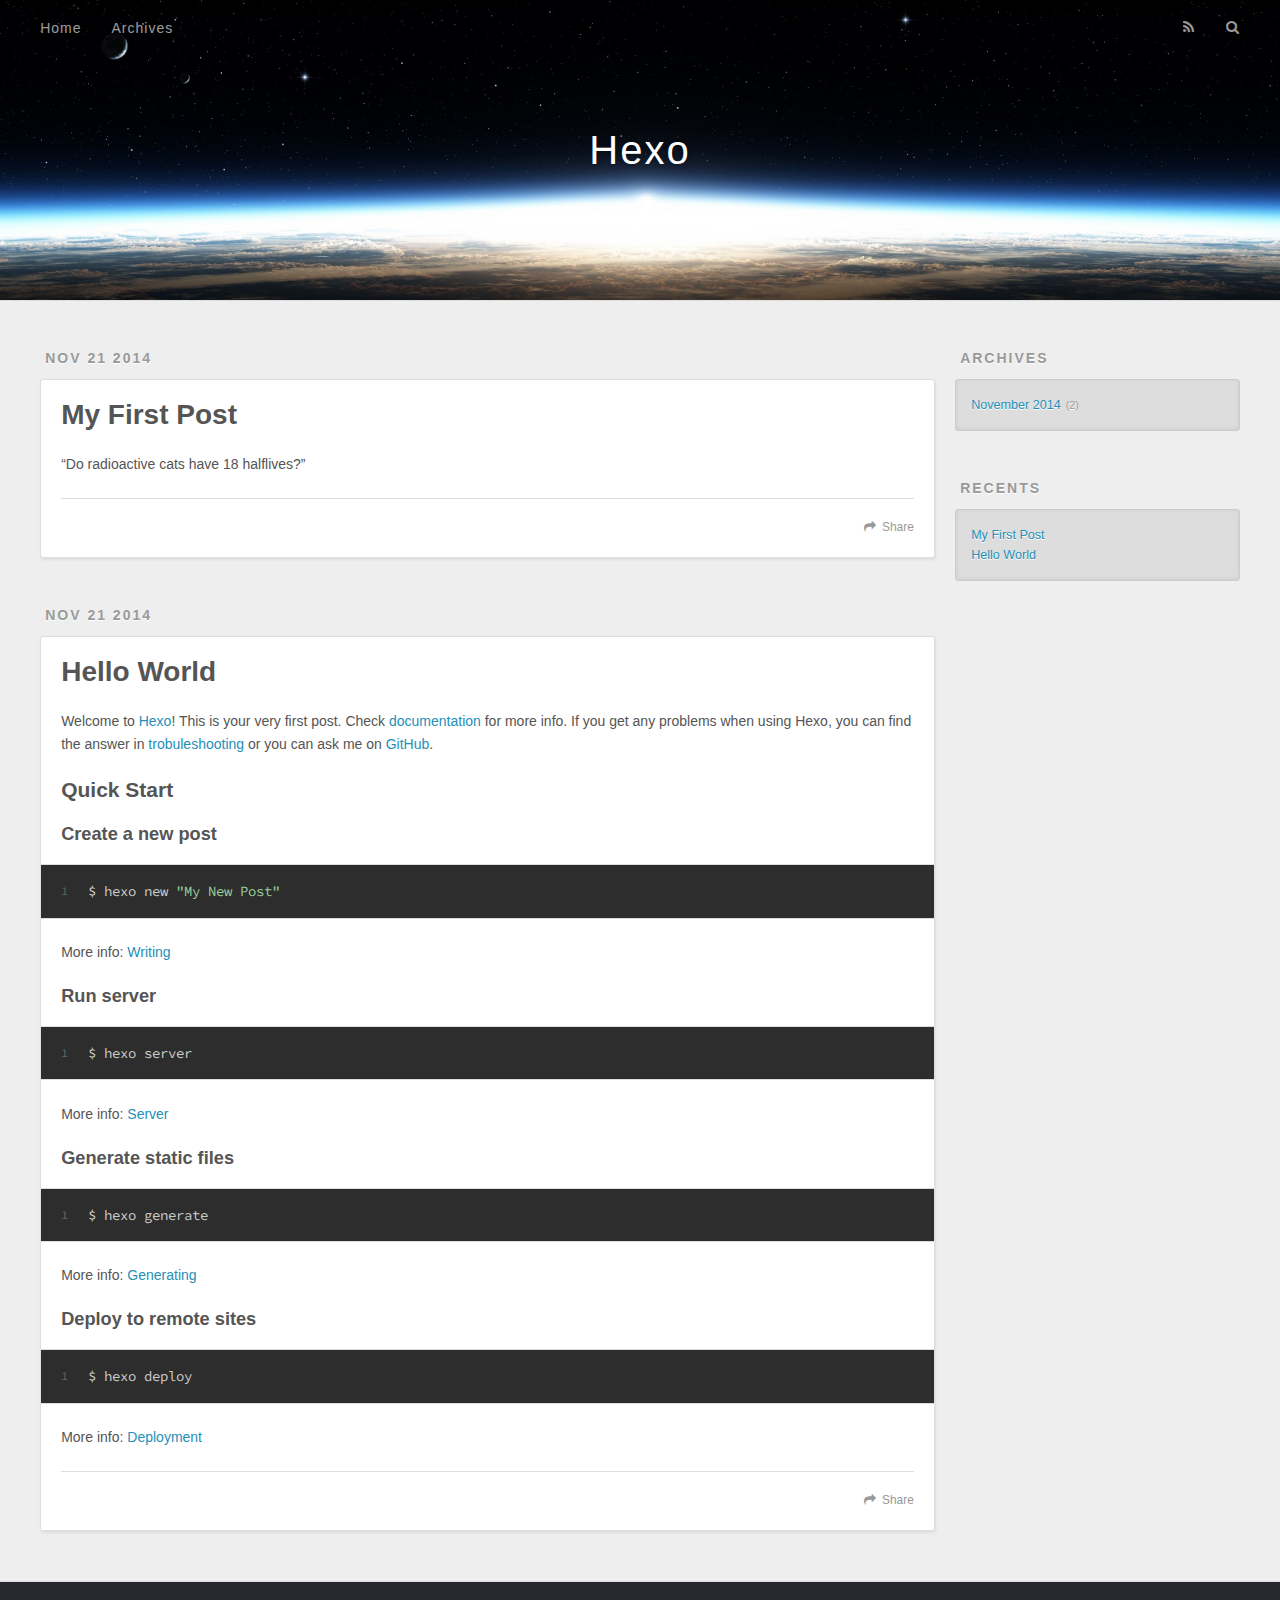
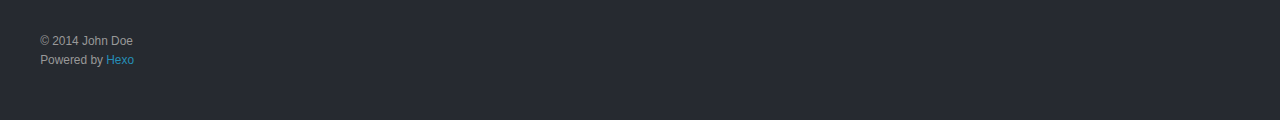
==== index.html @ 519ddc01 "Site updated: 2014-11-21 18:21:01" ====
<!DOCTYPE html>
<html>
<head>
  <meta charset="utf-8">
  
  <title>Hexo</title>
  <meta name="viewport" content="width=device-width, initial-scale=1, maximum-scale=1">
  <meta name="description">
<meta property="og:type" content="website">
<meta property="og:title" content="Hexo">
<meta property="og:url" content="http://yoursite.com/">
<meta property="og:site_name" content="Hexo">
<meta property="og:description">
<meta name="twitter:card" content="summary">
<meta name="twitter:title" content="Hexo">
<meta name="twitter:description">

  
    <link rel="alternative" href="/atom.xml" title="Hexo" type="application/atom+xml">
  
  
    <link rel="icon" href="/favicon.png">
  
  <link href="//fonts.googleapis.com/css?family=Source+Code+Pro" rel="stylesheet" type="text/css">
  <link rel="stylesheet" href="/css/style.css" type="text/css">

  

</head>
<body>
  <div id="container">
    <div id="wrap">
      <header id="header">
  <div id="banner"></div>
  <div id="header-outer" class="outer">
    <div id="header-title" class="inner">
      <h1 id="logo-wrap">
        <a href="/" id="logo">Hexo</a>
      </h1>
      
    </div>
    <div id="header-inner" class="inner">
      <nav id="main-nav">
        <a id="main-nav-toggle" class="nav-icon"></a>
        
          <a class="main-nav-link" href="/">Home</a>
        
          <a class="main-nav-link" href="/archives">Archives</a>
        
      </nav>
      <nav id="sub-nav">
        
          <a id="nav-rss-link" class="nav-icon" href="/atom.xml" title="RSS Feed"></a>
        
        <a id="nav-search-btn" class="nav-icon" title="Search"></a>
      </nav>
      <div id="search-form-wrap">
        <form action="//google.com/search" method="get" accept-charset="UTF-8" class="search-form"><input type="search" name="q" results="0" class="search-form-input" placeholder="Search"><input type="submit" value="&#xF002;" class="search-form-submit"><input type="hidden" name="q" value="site:http://yoursite.com"></form>
      </div>
    </div>
  </div>
</header>
      <div class="outer">
        <section id="main">
  
    <article id="post-My-First-Post" class="article article-type-post" itemscope itemprop="blogPost">
  <div class="article-meta">
    <a href="/2014/11/21/My-First-Post/" class="article-date">
  <time datetime="2014-11-21T23:10:22.000Z" itemprop="datePublished">Nov 21 2014</time>
</a>
    
  </div>
  <div class="article-inner">
    
    
      <header class="article-header">
        
  
    <h1 itemprop="name">
      <a class="article-title" href="/2014/11/21/My-First-Post/">My First Post</a>
    </h1>
  

      </header>
    
    <div class="article-entry" itemprop="articleBody">
      
        <p>“Do radioactive cats have 18 halflives?”</p>

      
    </div>
    <footer class="article-footer">
      <a data-url="http://yoursite.com/2014/11/21/My-First-Post/" data-id="niponw3o4kr65env" class="article-share-link">Share</a>
      
      
    </footer>
  </div>
  
</article>


  
    <article id="post-hello-world" class="article article-type-post" itemscope itemprop="blogPost">
  <div class="article-meta">
    <a href="/2014/11/21/hello-world/" class="article-date">
  <time datetime="2014-11-21T23:00:03.000Z" itemprop="datePublished">Nov 21 2014</time>
</a>
    
  </div>
  <div class="article-inner">
    
    
      <header class="article-header">
        
  
    <h1 itemprop="name">
      <a class="article-title" href="/2014/11/21/hello-world/">Hello World</a>
    </h1>
  

      </header>
    
    <div class="article-entry" itemprop="articleBody">
      
        <p>Welcome to <a href="http://hexo.io/" target="_blank" rel="external">Hexo</a>! This is your very first post. Check <a href="http://hexo.io/docs/" target="_blank" rel="external">documentation</a> for more info. If you get any problems when using Hexo, you can find the answer in <a href="http://hexo.io/docs/troubleshooting.html" target="_blank" rel="external">trobuleshooting</a> or you can ask me on <a href="https://github.com/hexojs/hexo/issues" target="_blank" rel="external">GitHub</a>.</p>
<h2 id="Quick_Start">Quick Start</h2>
<h3 id="Create_a_new_post">Create a new post</h3>
<figure class="highlight bash"><table><tr><td class="gutter"><pre><div class="line">1</div></pre></td><td class="code"><pre><div class="line">$ hexo new <span class="string">"My New Post"</span></div></pre></td></tr></table></figure>

<p>More info: <a href="http://hexo.io/docs/writing.html" target="_blank" rel="external">Writing</a></p>
<h3 id="Run_server">Run server</h3>
<figure class="highlight bash"><table><tr><td class="gutter"><pre><div class="line">1</div></pre></td><td class="code"><pre><div class="line">$ hexo server</div></pre></td></tr></table></figure>

<p>More info: <a href="http://hexo.io/docs/server.html" target="_blank" rel="external">Server</a></p>
<h3 id="Generate_static_files">Generate static files</h3>
<figure class="highlight bash"><table><tr><td class="gutter"><pre><div class="line">1</div></pre></td><td class="code"><pre><div class="line">$ hexo generate</div></pre></td></tr></table></figure>

<p>More info: <a href="http://hexo.io/docs/generating.html" target="_blank" rel="external">Generating</a></p>
<h3 id="Deploy_to_remote_sites">Deploy to remote sites</h3>
<figure class="highlight bash"><table><tr><td class="gutter"><pre><div class="line">1</div></pre></td><td class="code"><pre><div class="line">$ hexo deploy</div></pre></td></tr></table></figure>

<p>More info: <a href="http://hexo.io/docs/deployment.html" target="_blank" rel="external">Deployment</a></p>

      
    </div>
    <footer class="article-footer">
      <a data-url="http://yoursite.com/2014/11/21/hello-world/" data-id="7yvypklu5xfjpolz" class="article-share-link">Share</a>
      
      
    </footer>
  </div>
  
</article>


  
  
</section>
        
          <aside id="sidebar">
  
    
  
    
  
    
  
    
  <div class="widget-wrap">
    <h3 class="widget-title">Archives</h3>
    <div class="widget">
      <ul class="archive-list"><li class="archive-list-item"><a class="archive-list-link" href="/archives/2014/11/">November 2014</a><span class="archive-list-count">2</span></li></ul>
    </div>
  </div>

  
    
  <div class="widget-wrap">
    <h3 class="widget-title">Recents</h3>
    <div class="widget">
      <ul>
        
          <li>
            <a href="/2014/11/21/My-First-Post/">My First Post</a>
          </li>
        
          <li>
            <a href="/2014/11/21/hello-world/">Hello World</a>
          </li>
        
      </ul>
    </div>
  </div>

  
</aside>
        
      </div>
      <footer id="footer">
  
  <div class="outer">
    <div id="footer-info" class="inner">
      &copy; 2014 John Doe<br>
      Powered by <a href="http://hexo.io/" target="_blank">Hexo</a>
    </div>
  </div>
</footer>
    </div>
    <nav id="mobile-nav">
  
    <a href="/" class="mobile-nav-link">Home</a>
  
    <a href="/archives" class="mobile-nav-link">Archives</a>
  
</nav>
    

<script src="//ajax.googleapis.com/ajax/libs/jquery/2.0.3/jquery.min.js"></script>


  <link rel="stylesheet" href="/fancybox/jquery.fancybox.css" type="text/css">

  <script src="/fancybox/jquery.fancybox.pack.js" type="text/javascript"></script>



<script src="/js/script.js" type="text/javascript"></script>


  </div>
</body>
</html>
---- css/style.css ----
body {
  width: 100%;
}
body:before,
body:after {
  content: "";
  display: table;
}
body:after {
  clear: both;
}
html,
body,
div,
span,
applet,
object,
iframe,
h1,
h2,
h3,
h4,
h5,
h6,
p,
blockquote,
pre,
a,
abbr,
acronym,
address,
big,
cite,
code,
del,
dfn,
em,
img,
ins,
kbd,
q,
s,
samp,
small,
strike,
strong,
sub,
sup,
tt,
var,
dl,
dt,
dd,
ol,
ul,
li,
fieldset,
form,
label,
legend,
table,
caption,
tbody,
tfoot,
thead,
tr,
th,
td {
  margin: 0;
  padding: 0;
  border: 0;
  outline: 0;
  font-weight: inherit;
  font-style: inherit;
  font-family: inherit;
  font-size: 100%;
  vertical-align: baseline;
}
body {
  line-height: 1;
  color: #000;
  background: #fff;
}
ol,
ul {
  list-style: none;
}
table {
  border-collapse: separate;
  border-spacing: 0;
  vertical-align: middle;
}
caption,
th,
td {
  text-align: left;
  font-weight: normal;
  vertical-align: middle;
}
a img {
  border: none;
}
input,
button {
  margin: 0;
  padding: 0;
}
input::-moz-focus-inner,
button::-moz-focus-inner {
  border: 0;
  padding: 0;
}
@font-face {
  font-family: FontAwesome;
  font-style: normal;
  font-weight: normal;
  src: url("fonts/fontawesome-webfont.eot?v=#4.0.3");
  src: url("fonts/fontawesome-webfont.eot?#iefix&v=#4.0.3") format("embedded-opentype"), url("fonts/fontawesome-webfont.woff?v=#4.0.3") format("woff"), url("fonts/fontawesome-webfont.ttf?v=#4.0.3") format("truetype"), url("fonts/fontawesome-webfont.svg#fontawesomeregular?v=#4.0.3") format("svg");
}
html,
body,
#container {
  height: 100%;
}
body {
  background: #eee;
  font: 14px "Helvetica Neue", Helvetica, Arial, sans-serif;
  -webkit-text-size-adjust: 100%;
}
.outer {
  max-width: 1220px;
  margin: 0 auto;
  padding: 0 20px;
}
.outer:before,
.outer:after {
  content: "";
  display: table;
}
.outer:after {
  clear: both;
}
.inner {
  display: inline;
  float: left;
  width: 98.3333333333333%;
  margin: 0 0.8333333333333%;
}
.left,
.alignleft {
  float: left;
}
.right,
.alignright {
  float: right;
}
.clear {
  clear: both;
}
#container {
  position: relative;
}
.mobile-nav-on {
  overflow: hidden;
}
#wrap {
  height: 100%;
  width: 100%;
  position: absolute;
  top: 0;
  left: 0;
  -webkit-transition: 0.2s ease-out;
  -moz-transition: 0.2s ease-out;
  -ms-transition: 0.2s ease-out;
  transition: 0.2s ease-out;
  z-index: 1;
  background: #eee;
}
.mobile-nav-on #wrap {
  left: 280px;
}
@media screen and (min-width: 768px) {
  #main {
    display: inline;
    float: left;
    width: 73.3333333333333%;
    margin: 0 0.8333333333333%;
  }
}
.article-date,
.article-category-link,
.archive-year,
.widget-title {
  text-decoration: none;
  text-transform: uppercase;
  letter-spacing: 2px;
  color: #999;
  margin-bottom: 1em;
  margin-left: 5px;
  line-height: 1em;
  text-shadow: 0 1px #fff;
  font-weight: bold;
}
.article-inner,
.archive-article-inner {
  background: #fff;
  -webkit-box-shadow: 1px 2px 3px #ddd;
  box-shadow: 1px 2px 3px #ddd;
  border: 1px solid #ddd;
  -webkit-border-radius: 3px;
  border-radius: 3px;
}
.article-entry h1,
.widget h1 {
  font-size: 2em;
}
.article-entry h2,
.widget h2 {
  font-size: 1.5em;
}
.article-entry h3,
.widget h3 {
  font-size: 1.3em;
}
.article-entry h4,
.widget h4 {
  font-size: 1.2em;
}
.article-entry h5,
.widget h5 {
  font-size: 1em;
}
.article-entry h6,
.widget h6 {
  font-size: 1em;
  color: #999;
}
.article-entry hr,
.widget hr {
  border: 1px dashed #ddd;
}
.article-entry strong,
.widget strong {
  font-weight: bold;
}
.article-entry em,
.widget em,
.article-entry cite,
.widget cite {
  font-style: italic;
}
.article-entry sup,
.widget sup,
.article-entry sub,
.widget sub {
  font-size: 0.75em;
  line-height: 0;
  position: relative;
  vertical-align: baseline;
}
.article-entry sup,
.widget sup {
  top: -0.5em;
}
.article-entry sub,
.widget sub {
  bottom: -0.2em;
}
.article-entry small,
.widget small {
  font-size: 0.85em;
}
.article-entry acronym,
.widget acronym,
.article-entry abbr,
.widget abbr {
  border-bottom: 1px dotted;
}
.article-entry ul,
.widget ul,
.article-entry ol,
.widget ol,
.article-entry dl,
.widget dl {
  margin: 0 20px;
  line-height: 1.6em;
}
.article-entry ul ul,
.widget ul ul,
.article-entry ol ul,
.widget ol ul,
.article-entry ul ol,
.widget ul ol,
.article-entry ol ol,
.widget ol ol {
  margin-top: 0;
  margin-bottom: 0;
}
.article-entry ul,
.widget ul {
  list-style: disc;
}
.article-entry ol,
.widget ol {
  list-style: decimal;
}
.article-entry dt,
.widget dt {
  font-weight: bold;
}
#header {
  height: 300px;
  position: relative;
  border-bottom: 1px solid #ddd;
}
#header:before,
#header:after {
  content: "";
  position: absolute;
  left: 0;
  right: 0;
  height: 40px;
}
#header:before {
  top: 0;
  background: -webkit-linear-gradient(rgba(0,0,0,0.2), transparent);
  background: -moz-linear-gradient(rgba(0,0,0,0.2), transparent);
  background: -ms-linear-gradient(rgba(0,0,0,0.2), transparent);
  background: linear-gradient(rgba(0,0,0,0.2), transparent);
}
#header:after {
  bottom: 0;
  background: -webkit-linear-gradient(transparent, rgba(0,0,0,0.2));
  background: -moz-linear-gradient(transparent, rgba(0,0,0,0.2));
  background: -ms-linear-gradient(transparent, rgba(0,0,0,0.2));
  background: linear-gradient(transparent, rgba(0,0,0,0.2));
}
#header-outer {
  height: 100%;
  position: relative;
}
#header-inner {
  position: relative;
  overflow: hidden;
}
#banner {
  position: absolute;
  top: 0;
  left: 0;
  width: 100%;
  height: 100%;
  background: url("images/banner.jpg") center #000;
  -webkit-background-size: cover;
  -moz-background-size: cover;
  background-size: cover;
  z-index: -1;
}
#header-title {
  text-align: center;
  height: 40px;
  position: absolute;
  top: 50%;
  left: 0;
  margin-top: -20px;
}
#logo,
#subtitle {
  text-decoration: none;
  color: #fff;
  font-weight: 300;
  text-shadow: 0 1px 4px rgba(0,0,0,0.3);
}
#logo {
  font-size: 40px;
  line-height: 40px;
  letter-spacing: 2px;
}
#subtitle {
  font-size: 16px;
  line-height: 16px;
  letter-spacing: 1px;
}
#subtitle-wrap {
  margin-top: 16px;
}
#main-nav {
  float: left;
  margin-left: -15px;
}
.nav-icon,
.main-nav-link {
  float: left;
  color: #fff;
  opacity: 0.6;
  text-decoration: none;
  text-shadow: 0 1px rgba(0,0,0,0.2);
  -webkit-transition: opacity 0.2s;
  -moz-transition: opacity 0.2s;
  -ms-transition: opacity 0.2s;
  transition: opacity 0.2s;
  display: block;
  padding: 20px 15px;
}
.nav-icon:hover,
.main-nav-link:hover {
  opacity: 1;
}
.nav-icon {
  font-family: FontAwesome;
  text-align: center;
  font-size: 14px;
  width: 14px;
  height: 14px;
  padding: 20px 15px;
  position: relative;
  cursor: pointer;
}
.main-nav-link {
  font-weight: 300;
  letter-spacing: 1px;
}
@media screen and (max-width: 479px) {
  .main-nav-link {
    display: none;
  }
}
#main-nav-toggle {
  display: none;
}
#main-nav-toggle:before {
  content: "\f0c9";
}
@media screen and (max-width: 479px) {
  #main-nav-toggle {
    display: block;
  }
}
#sub-nav {
  float: right;
  margin-right: -15px;
}
#nav-rss-link:before {
  content: "\f09e";
}
#nav-search-btn:before {
  content: "\f002";
}
#search-form-wrap {
  position: absolute;
  top: 15px;
  width: 150px;
  height: 30px;
  right: -150px;
  opacity: 0;
  -webkit-transition: 0.2s ease-out;
  -moz-transition: 0.2s ease-out;
  -ms-transition: 0.2s ease-out;
  transition: 0.2s ease-out;
}
#search-form-wrap.on {
  opacity: 1;
  right: 0;
}
@media screen and (max-width: 479px) {
  #search-form-wrap {
    width: 100%;
    right: -100%;
  }
}
.search-form {
  position: absolute;
  top: 0;
  left: 0;
  right: 0;
  background: #fff;
  padding: 5px 15px;
  -webkit-border-radius: 15px;
  border-radius: 15px;
  -webkit-box-shadow: 0 0 10px rgba(0,0,0,0.3);
  box-shadow: 0 0 10px rgba(0,0,0,0.3);
}
.search-form-input {
  border: none;
  background: none;
  color: #555;
  width: 100%;
  font: 13px "Helvetica Neue", Helvetica, Arial, sans-serif;
  outline: none;
}
.search-form-input::-webkit-search-results-decoration,
.search-form-input::-webkit-search-cancel-button {
  -webkit-appearance: none;
}
.search-form-submit {
  position: absolute;
  top: 50%;
  right: 10px;
  margin-top: -7px;
  font: 13px FontAwesome;
  border: none;
  background: none;
  color: #bbb;
  cursor: pointer;
}
.search-form-submit:hover,
.search-form-submit:focus {
  color: #777;
}
.article {
  margin: 50px 0;
}
.article-inner {
  overflow: hidden;
}
.article-meta:before,
.article-meta:after {
  content: "";
  display: table;
}
.article-meta:after {
  clear: both;
}
.article-date {
  float: left;
}
.article-category {
  float: left;
  line-height: 1em;
  color: #ccc;
  text-shadow: 0 1px #fff;
  margin-left: 8px;
}
.article-category:before {
  content: "\2022";
}
.article-category-link {
  margin: 0 12px 1em;
}
.article-header {
  padding: 20px 20px 0;
}
.article-title {
  text-decoration: none;
  font-size: 2em;
  font-weight: bold;
  color: #555;
  line-height: 1.1em;
  -webkit-transition: color 0.2s;
  -moz-transition: color 0.2s;
  -ms-transition: color 0.2s;
  transition: color 0.2s;
}
a.article-title:hover {
  color: #258fb8;
}
.article-entry {
  color: #555;
  padding: 0 20px;
}
.article-entry:before,
.article-entry:after {
  content: "";
  display: table;
}
.article-entry:after {
  clear: both;
}
.article-entry p,
.article-entry table {
  line-height: 1.6em;
  margin: 1.6em 0;
}
.article-entry h1,
.article-entry h2,
.article-entry h3,
.article-entry h4,
.article-entry h5,
.article-entry h6 {
  font-weight: bold;
}
.article-entry h1,
.article-entry h2,
.article-entry h3,
.article-entry h4,
.article-entry h5,
.article-entry h6 {
  line-height: 1.1em;
  margin: 1.1em 0;
}
.article-entry a {
  color: #258fb8;
  text-decoration: none;
}
.article-entry a:hover {
  text-decoration: underline;
}
.article-entry ul,
.article-entry ol,
.article-entry dl {
  margin-top: 1.6em;
  margin-bottom: 1.6em;
}
.article-entry img,
.article-entry video {
  max-width: 100%;
  height: auto;
  display: block;
  margin: auto;
}
.article-entry iframe {
  border: none;
}
.article-entry table {
  width: 100%;
  border-collapse: collapse;
  border-spacing: 0;
}
.article-entry th {
  font-weight: bold;
  border-bottom: 3px solid #ddd;
  padding-bottom: 0.5em;
}
.article-entry td {
  border-bottom: 1px solid #ddd;
  padding: 10px 0;
}
.article-entry blockquote {
  font-family: Georgia, "Times New Roman", serif;
  font-size: 1.4em;
  margin: 1.6em 20px;
  text-align: center;
}
.article-entry blockquote footer {
  font-size: 14px;
  margin: 1.6em 0;
  font-family: "Helvetica Neue", Helvetica, Arial, sans-serif;
}
.article-entry blockquote footer cite:before {
  content: "—";
  padding: 0 0.5em;
}
.article-entry .pullquote {
  text-align: left;
  width: 45%;
  margin: 0;
}
.article-entry .pullquote.left {
  margin-left: 0.5em;
  margin-right: 1em;
}
.article-entry .pullquote.right {
  margin-right: 0.5em;
  margin-left: 1em;
}
.article-entry .caption {
  color: #999;
  display: block;
  font-size: 0.9em;
  margin-top: 0.5em;
  position: relative;
  text-align: center;
}
.article-entry .video-container {
  position: relative;
  padding-top: 56.25%;
  height: 0;
  overflow: hidden;
}
.article-entry .video-container iframe,
.article-entry .video-container object,
.article-entry .video-container embed {
  position: absolute;
  top: 0;
  left: 0;
  width: 100%;
  height: 100%;
  margin-top: 0;
}
.article-more-link a {
  display: inline-block;
  line-height: 1em;
  padding: 6px 15px;
  -webkit-border-radius: 15px;
  border-radius: 15px;
  background: #eee;
  color: #999;
  text-shadow: 0 1px #fff;
  text-decoration: none;
}
.article-more-link a:hover {
  background: #258fb8;
  color: #fff;
  text-decoration: none;
  text-shadow: 0 1px #1e7293;
}
.article-footer {
  font-size: 0.85em;
  line-height: 1.6em;
  border-top: 1px solid #ddd;
  padding-top: 1.6em;
  margin: 0 20px 20px;
}
.article-footer:before,
.article-footer:after {
  content: "";
  display: table;
}
.article-footer:after {
  clear: both;
}
.article-footer a {
  color: #999;
  text-decoration: none;
}
.article-footer a:hover {
  color: #555;
}
.article-tag-list-item {
  float: left;
  margin-right: 10px;
}
.article-tag-list-link:before {
  content: "#";
}
.article-comment-link {
  float: right;
}
.article-comment-link:before {
  content: "\f075";
  font-family: FontAwesome;
  padding-right: 8px;
}
.article-share-link {
  cursor: pointer;
  float: right;
  margin-left: 20px;
}
.article-share-link:before {
  content: "\f064";
  font-family: FontAwesome;
  padding-right: 6px;
}
#article-nav {
  position: relative;
}
#article-nav:before,
#article-nav:after {
  content: "";
  display: table;
}
#article-nav:after {
  clear: both;
}
@media screen and (min-width: 768px) {
  #article-nav {
    margin: 50px 0;
  }
  #article-nav:before {
    width: 8px;
    height: 8px;
    position: absolute;
    top: 50%;
    left: 50%;
    margin-top: -4px;
    margin-left: -4px;
    content: "";
    -webkit-border-radius: 50%;
    border-radius: 50%;
    background: #ddd;
    -webkit-box-shadow: 0 1px 2px #fff;
    box-shadow: 0 1px 2px #fff;
  }
}
.article-nav-link-wrap {
  text-decoration: none;
  text-shadow: 0 1px #fff;
  color: #999;
  -webkit-box-sizing: border-box;
  -moz-box-sizing: border-box;
  box-sizing: border-box;
  margin-top: 50px;
  text-align: center;
  display: block;
}
.article-nav-link-wrap:hover {
  color: #555;
}
@media screen and (min-width: 768px) {
  .article-nav-link-wrap {
    width: 50%;
    margin-top: 0;
  }
}
@media screen and (min-width: 768px) {
  #article-nav-newer {
    float: left;
    text-align: right;
    padding-right: 20px;
  }
}
@media screen and (min-width: 768px) {
  #article-nav-older {
    float: right;
    text-align: left;
    padding-left: 20px;
  }
}
.article-nav-caption {
  text-transform: uppercase;
  letter-spacing: 2px;
  color: #ddd;
  line-height: 1em;
  font-weight: bold;
}
#article-nav-newer .article-nav-caption {
  margin-right: -2px;
}
.article-nav-title {
  font-size: 0.85em;
  line-height: 1.6em;
  margin-top: 0.5em;
}
.article-share-box {
  position: absolute;
  display: none;
  background: #fff;
  -webkit-box-shadow: 1px 2px 10px rgba(0,0,0,0.2);
  box-shadow: 1px 2px 10px rgba(0,0,0,0.2);
  -webkit-border-radius: 3px;
  border-radius: 3px;
  margin-left: -145px;
  overflow: hidden;
  z-index: 1;
}
.article-share-box.on {
  display: block;
}
.article-share-input {
  width: 100%;
  background: none;
  -webkit-box-sizing: border-box;
  -moz-box-sizing: border-box;
  box-sizing: border-box;
  font: 14px "Helvetica Neue", Helvetica, Arial, sans-serif;
  padding: 0 15px;
  color: #555;
  outline: none;
  border: 1px solid #ddd;
  -webkit-border-radius: 3px 3px 0 0;
  border-radius: 3px 3px 0 0;
  height: 36px;
  line-height: 36px;
}
.article-share-links {
  background: #eee;
}
.article-share-links:before,
.article-share-links:after {
  content: "";
  display: table;
}
.article-share-links:after {
  clear: both;
}
.article-share-twitter,
.article-share-facebook,
.article-share-pinterest,
.article-share-google {
  width: 50px;
  height: 36px;
  display: block;
  float: left;
  position: relative;
  color: #999;
  text-shadow: 0 1px #fff;
}
.article-share-twitter:before,
.article-share-facebook:before,
.article-share-pinterest:before,
.article-share-google:before {
  font-size: 20px;
  font-family: FontAwesome;
  width: 20px;
  height: 20px;
  position: absolute;
  top: 50%;
  left: 50%;
  margin-top: -10px;
  margin-left: -10px;
  text-align: center;
}
.article-share-twitter:hover,
.article-share-facebook:hover,
.article-share-pinterest:hover,
.article-share-google:hover {
  color: #fff;
}
.article-share-twitter:before {
  content: "\f099";
}
.article-share-twitter:hover {
  background: #00aced;
  text-shadow: 0 1px #008abe;
}
.article-share-facebook:before {
  content: "\f09a";
}
.article-share-facebook:hover {
  background: #3b5998;
  text-shadow: 0 1px #2f477a;
}
.article-share-pinterest:before {
  content: "\f0d2";
}
.article-share-pinterest:hover {
  background: #cb2027;
  text-shadow: 0 1px #a21a1f;
}
.article-share-google:before {
  content: "\f0d5";
}
.article-share-google:hover {
  background: #dd4b39;
  text-shadow: 0 1px #be3221;
}
.article-gallery {
  background: #000;
  position: relative;
}
.article-gallery-photos {
  position: relative;
  overflow: hidden;
}
.article-gallery-img {
  display: none;
  max-width: 100%;
}
.article-gallery-img:first-child {
  display: block;
}
.article-gallery-img.loaded {
  position: absolute;
  display: block;
}
.article-gallery-img img {
  display: block;
  max-width: 100%;
  margin: 0 auto;
}
#comments {
  background: #fff;
  -webkit-box-shadow: 1px 2px 3px #ddd;
  box-shadow: 1px 2px 3px #ddd;
  padding: 20px;
  border: 1px solid #ddd;
  -webkit-border-radius: 3px;
  border-radius: 3px;
  margin: 50px 0;
}
#comments a {
  color: #258fb8;
}
.archives-wrap {
  margin: 50px 0;
}
.archives:before,
.archives:after {
  content: "";
  display: table;
}
.archives:after {
  clear: both;
}
.archive-year-wrap {
  margin-bottom: 1em;
}
.archives {
  -webkit-column-gap: 10px;
  -moz-column-gap: 10px;
  column-gap: 10px;
}
@media screen and (min-width: 480px) and (max-width: 767px) {
  .archives {
    -webkit-column-count: 2;
    -moz-column-count: 2;
    column-count: 2;
  }
}
@media screen and (min-width: 768px) {
  .archives {
    -webkit-column-count: 3;
    -moz-column-count: 3;
    column-count: 3;
  }
}
.archive-article {
  -webkit-column-break-inside: avoid;
  page-break-inside: avoid;
  overflow: hidden;
  break-inside: avoid-column;
}
.archive-article-inner {
  padding: 10px;
  margin-bottom: 15px;
}
.archive-article-title {
  text-decoration: none;
  font-weight: bold;
  color: #555;
  -webkit-transition: color 0.2s;
  -moz-transition: color 0.2s;
  -ms-transition: color 0.2s;
  transition: color 0.2s;
  line-height: 1.6em;
}
.archive-article-title:hover {
  color: #258fb8;
}
.archive-article-footer {
  margin-top: 1em;
}
.archive-article-date {
  color: #999;
  text-decoration: none;
  font-size: 0.85em;
  line-height: 1em;
  margin-bottom: 0.5em;
  display: block;
}
#page-nav {
  margin: 50px auto;
  background: #fff;
  -webkit-box-shadow: 1px 2px 3px #ddd;
  box-shadow: 1px 2px 3px #ddd;
  border: 1px solid #ddd;
  -webkit-border-radius: 3px;
  border-radius: 3px;
  text-align: center;
  color: #999;
  overflow: hidden;
}
#page-nav:before,
#page-nav:after {
  content: "";
  display: table;
}
#page-nav:after {
  clear: both;
}
#page-nav a,
#page-nav span {
  padding: 10px 20px;
  line-height: 1;
  height: 2ex;
}
#page-nav a {
  color: #999;
  text-decoration: none;
}
#page-nav a:hover {
  background: #999;
  color: #fff;
}
#page-nav .prev {
  float: left;
}
#page-nav .next {
  float: right;
}
#page-nav .page-number {
  display: inline-block;
}
@media screen and (max-width: 479px) {
  #page-nav .page-number {
    display: none;
  }
}
#page-nav .current {
  color: #555;
  font-weight: bold;
}
#page-nav .space {
  color: #ddd;
}
#footer {
  background: #262a30;
  padding: 50px 0;
  border-top: 1px solid #ddd;
  color: #999;
}
#footer a {
  color: #258fb8;
  text-decoration: none;
}
#footer a:hover {
  text-decoration: underline;
}
#footer-info {
  line-height: 1.6em;
  font-size: 0.85em;
}
.article-entry pre,
.article-entry .highlight {
  background: #2d2d2d;
  margin: 0 -20px;
  padding: 15px 20px;
  border-style: solid;
  border-color: #ddd;
  border-width: 1px 0;
  overflow: auto;
  color: #ccc;
  line-height: 22.400000000000002px;
}
.article-entry .highlight .gutter pre,
.article-entry .gist .gist-file .gist-data .line-numbers {
  color: #666;
  font-size: 0.85em;
}
.article-entry pre,
.article-entry code {
  font-family: "Source Code Pro", Consolas, Monaco, Menlo, Consolas, monospace;
}
.article-entry code {
  background: #eee;
  text-shadow: 0 1px #fff;
  padding: 0 0.3em;
}
.article-entry pre code {
  background: none;
  text-shadow: none;
  padding: 0;
}
.article-entry .highlight pre {
  border: none;
  margin: 0;
  padding: 0;
}
.article-entry .highlight table {
  margin: 0;
  width: auto;
}
.article-entry .highlight td {
  border: none;
  padding: 0;
}
.article-entry .highlight figcaption {
  font-size: 0.85em;
  color: #999;
  line-height: 1em;
  margin-bottom: 1em;
}
.article-entry .highlight figcaption:before,
.article-entry .highlight figcaption:after {
  content: "";
  display: table;
}
.article-entry .highlight figcaption:after {
  clear: both;
}
.article-entry .highlight figcaption a {
  float: right;
}
.article-entry .highlight .gutter pre {
  text-align: right;
  padding-right: 20px;
}
.article-entry .highlight .line {
  height: 22.400000000000002px;
}
.article-entry .gist {
  margin: 0 -20px;
  border-style: solid;
  border-color: #ddd;
  border-width: 1px 0;
  background: #2d2d2d;
  padding: 15px 20px 15px 0;
}
.article-entry .gist .gist-file {
  border: none;
  font-family: "Source Code Pro", Consolas, Monaco, Menlo, Consolas, monospace;
  margin: 0;
}
.article-entry .gist .gist-file .gist-data {
  background: none;
  border: none;
}
.article-entry .gist .gist-file .gist-data .line-numbers {
  background: none;
  border: none;
  padding: 0 20px 0 0;
}
.article-entry .gist .gist-file .gist-data .line-data {
  padding: 0 !important;
}
.article-entry .gist .gist-file .highlight {
  margin: 0;
  padding: 0;
  border: none;
}
.article-entry .gist .gist-file .gist-meta {
  background: #2d2d2d;
  color: #999;
  font: 0.85em "Helvetica Neue", Helvetica, Arial, sans-serif;
  text-shadow: 0 0;
  padding: 0;
  margin-top: 1em;
  margin-left: 20px;
}
.article-entry .gist .gist-file .gist-meta a {
  color: #258fb8;
  font-weight: normal;
}
.article-entry .gist .gist-file .gist-meta a:hover {
  text-decoration: underline;
}
pre .comment,
pre .title {
  color: #999;
}
pre .variable,
pre .attribute,
pre .tag,
pre .regexp,
pre .ruby .constant,
pre .xml .tag .title,
pre .xml .pi,
pre .xml .doctype,
pre .html .doctype,
pre .css .id,
pre .css .class,
pre .css .pseudo {
  color: #f2777a;
}
pre .number,
pre .preprocessor,
pre .built_in,
pre .literal,
pre .params,
pre .constant {
  color: #f99157;
}
pre .class,
pre .ruby .class .title,
pre .css .rules .attribute {
  color: #9c9;
}
pre .string,
pre .value,
pre .inheritance,
pre .header,
pre .ruby .symbol,
pre .xml .cdata {
  color: #9c9;
}
pre .css .hexcolor {
  color: #6cc;
}
pre .function,
pre .python .decorator,
pre .python .title,
pre .ruby .function .title,
pre .ruby .title .keyword,
pre .perl .sub,
pre .javascript .title,
pre .coffeescript .title {
  color: #69c;
}
pre .keyword,
pre .javascript .function {
  color: #c9c;
}
@media screen and (max-width: 479px) {
  #mobile-nav {
    position: absolute;
    top: 0;
    left: 0;
    width: 280px;
    height: 100%;
    background: #191919;
    border-right: 1px solid #fff;
  }
}
@media screen and (max-width: 479px) {
  .mobile-nav-link {
    display: block;
    color: #999;
    text-decoration: none;
    padding: 15px 20px;
    font-weight: bold;
  }
  .mobile-nav-link:hover {
    color: #fff;
  }
}
@media screen and (min-width: 768px) {
  #sidebar {
    display: inline;
    float: left;
    width: 23.3333333333333%;
    margin: 0 0.8333333333333%;
  }
}
.widget-wrap {
  margin: 50px 0;
}
.widget {
  color: #777;
  text-shadow: 0 1px #fff;
  background: #ddd;
  -webkit-box-shadow: 0 -1px 4px #ccc inset;
  box-shadow: 0 -1px 4px #ccc inset;
  border: 1px solid #ccc;
  padding: 15px;
  -webkit-border-radius: 3px;
  border-radius: 3px;
}
.widget a {
  color: #258fb8;
  text-decoration: none;
}
.widget a:hover {
  text-decoration: underline;
}
.widget ul ul,
.widget ol ul,
.widget dl ul,
.widget ul ol,
.widget ol ol,
.widget dl ol,
.widget ul dl,
.widget ol dl,
.widget dl dl {
  margin-left: 15px;
  list-style: disc;
}
.widget {
  line-height: 1.6em;
  word-wrap: break-word;
  font-size: 0.9em;
}
.widget ul,
.widget ol {
  list-style: none;
  margin: 0;
}
.widget ul ul,
.widget ol ul,
.widget ul ol,
.widget ol ol {
  margin: 0 20px;
}
.widget ul ul,
.widget ol ul {
  list-style: disc;
}
.widget ul ol,
.widget ol ol {
  list-style: decimal;
}
.category-list-count,
.tag-list-count,
.archive-list-count {
  padding-left: 5px;
  color: #999;
  font-size: 0.85em;
}
.category-list-count:before,
.tag-list-count:before,
.archive-list-count:before {
  content: "(";
}
.category-list-count:after,
.tag-list-count:after,
.archive-list-count:after {
  content: ")";
}
.tagcloud a {
  margin-right: 5px;
}
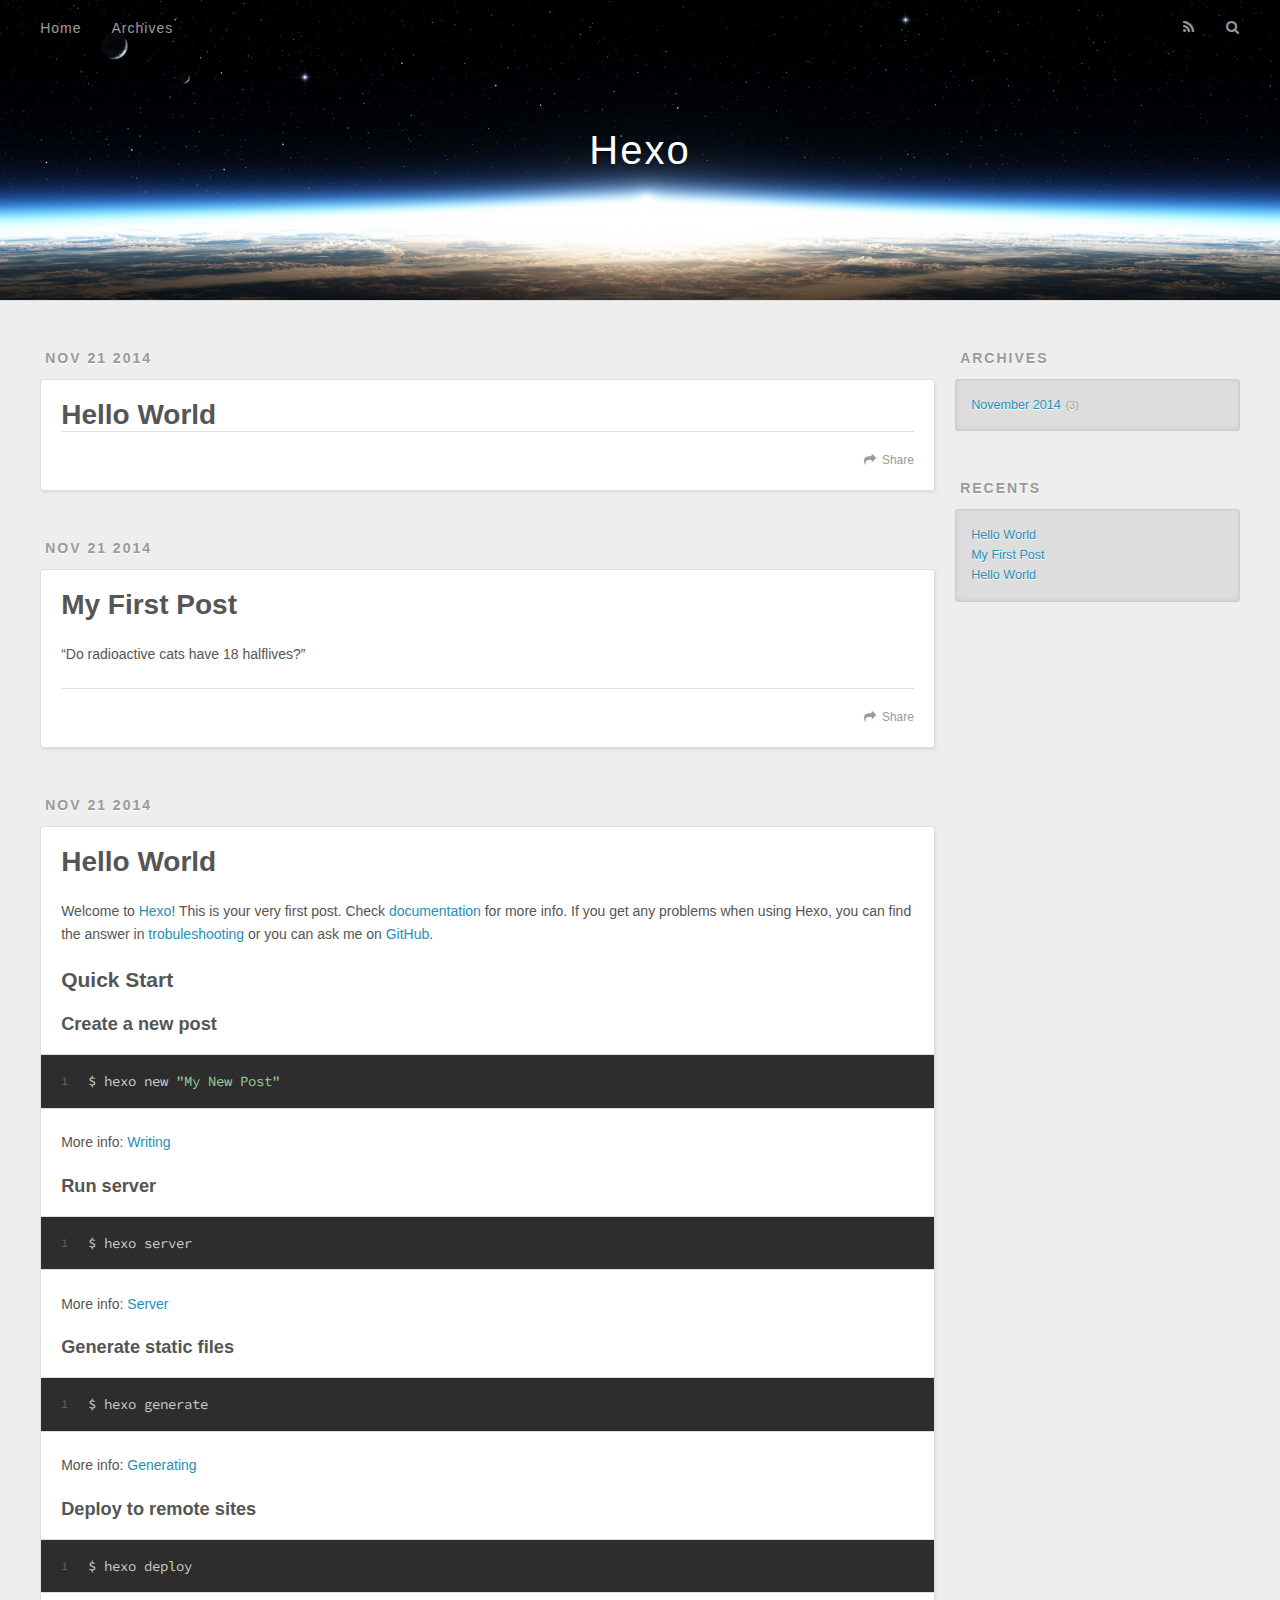
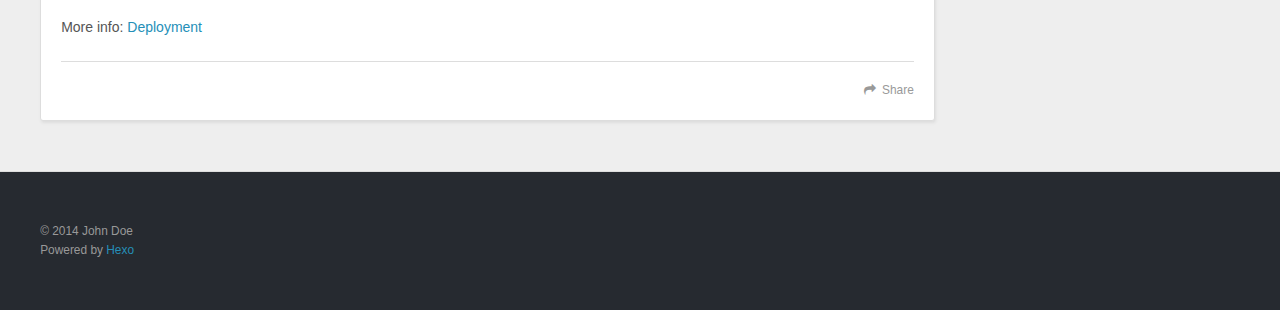
==== commit f67980cf: "Site updated: 2014-11-21 18:31:45" ====
--- a/index.html
+++ b/index.html
@@ -63,6 +63,42 @@
       <div class="outer">
         <section id="main">
   
+    <article id="post-Hello-World-0" class="article article-type-post" itemscope itemprop="blogPost">
+  <div class="article-meta">
+    <a href="/2014/11/21/Hello-World-0/" class="article-date">
+  <time datetime="2014-11-21T23:30:55.000Z" itemprop="datePublished">Nov 21 2014</time>
+</a>
+    
+  </div>
+  <div class="article-inner">
+    
+    
+      <header class="article-header">
+        
+  
+    <h1 itemprop="name">
+      <a class="article-title" href="/2014/11/21/Hello-World-0/">Hello World</a>
+    </h1>
+  
+
+      </header>
+    
+    <div class="article-entry" itemprop="articleBody">
+      
+        
+      
+    </div>
+    <footer class="article-footer">
+      <a data-url="http://yoursite.com/2014/11/21/Hello-World-0/" data-id="yxosv906lhoifga4" class="article-share-link">Share</a>
+      
+      
+    </footer>
+  </div>
+  
+</article>
+
+
+  
     <article id="post-My-First-Post" class="article article-type-post" itemscope itemprop="blogPost">
   <div class="article-meta">
     <a href="/2014/11/21/My-First-Post/" class="article-date">
@@ -169,7 +205,7 @@
   <div class="widget-wrap">
     <h3 class="widget-title">Archives</h3>
     <div class="widget">
-      <ul class="archive-list"><li class="archive-list-item"><a class="archive-list-link" href="/archives/2014/11/">November 2014</a><span class="archive-list-count">2</span></li></ul>
+      <ul class="archive-list"><li class="archive-list-item"><a class="archive-list-link" href="/archives/2014/11/">November 2014</a><span class="archive-list-count">3</span></li></ul>
     </div>
   </div>
 
@@ -181,6 +217,10 @@
       <ul>
         
           <li>
+            <a href="/2014/11/21/Hello-World-0/">Hello World</a>
+          </li>
+        
+          <li>
             <a href="/2014/11/21/My-First-Post/">My First Post</a>
           </li>
         
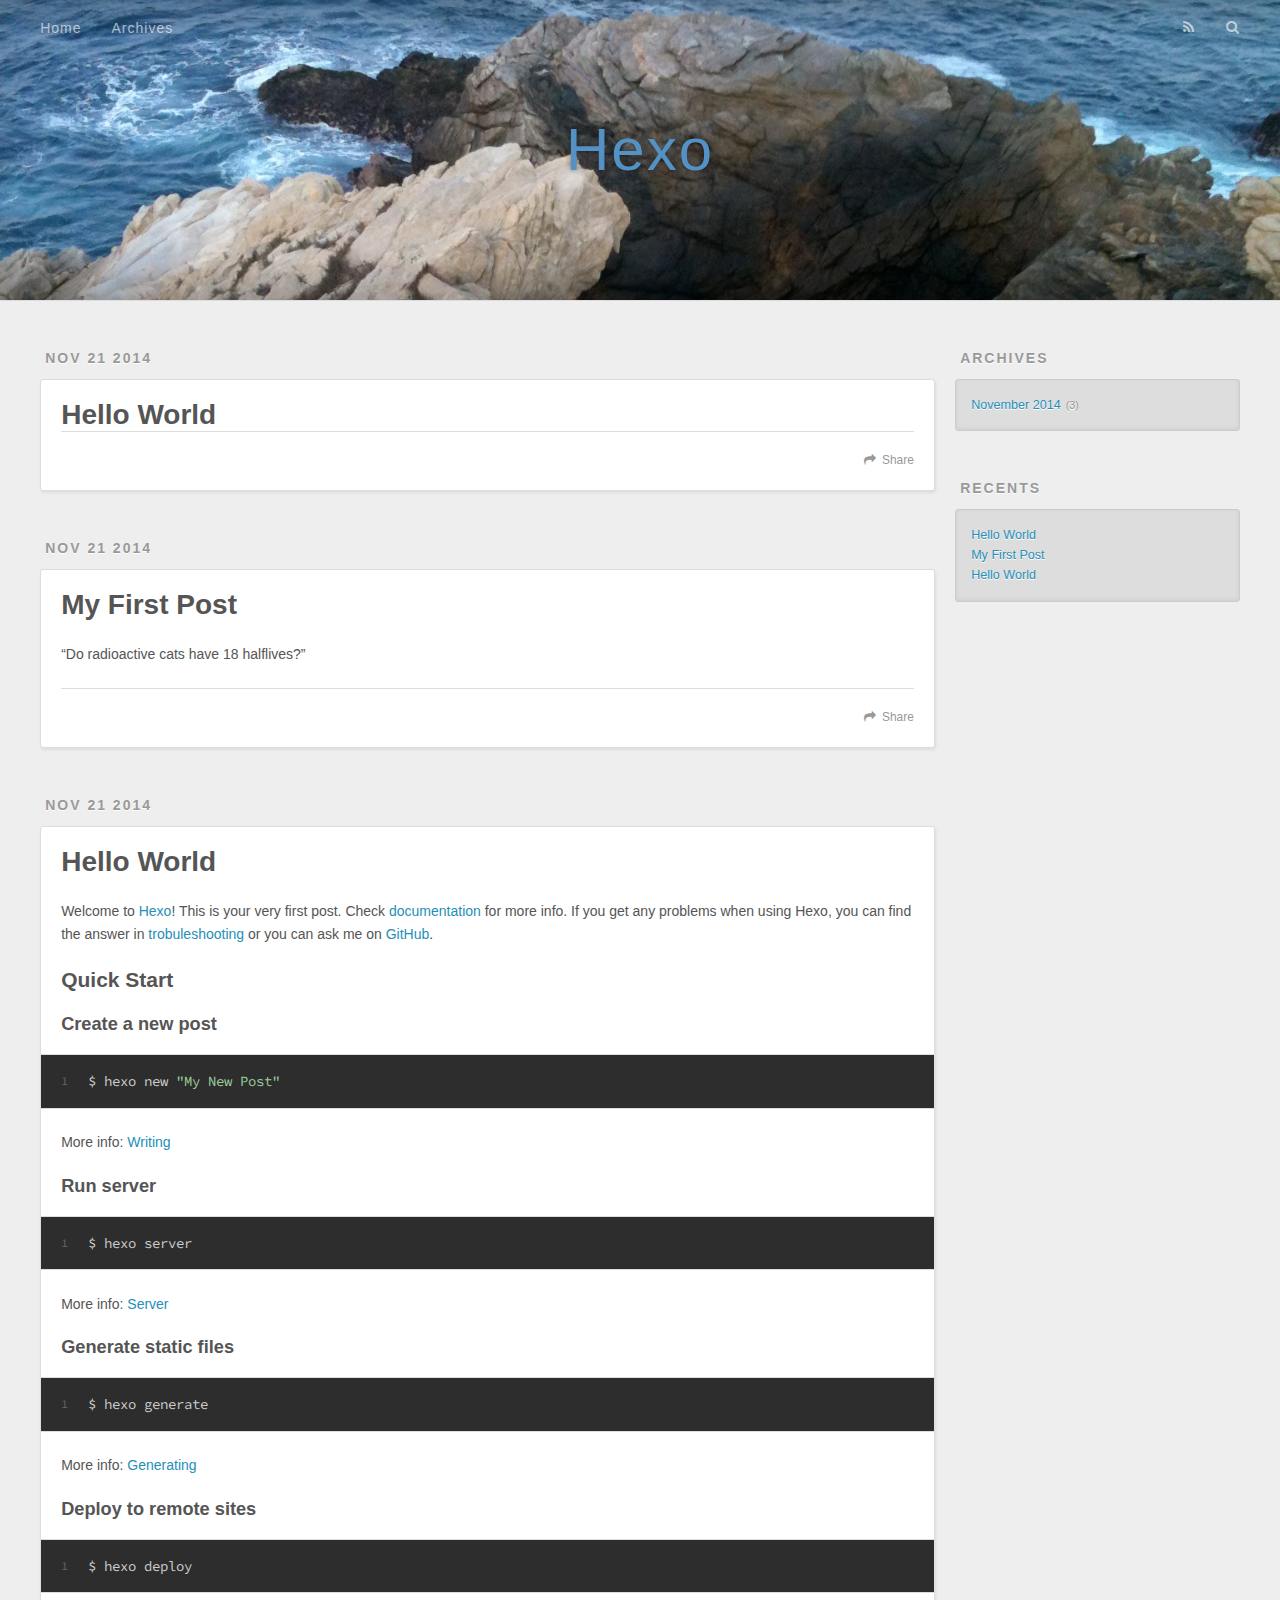
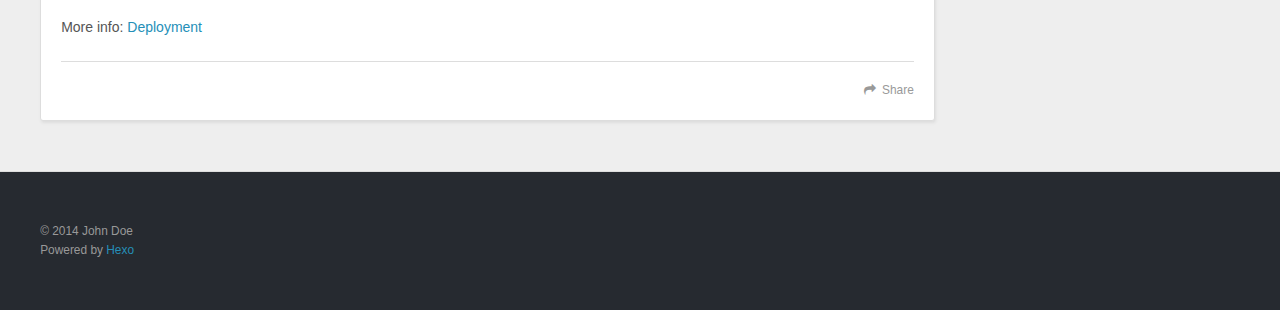
==== commit 9c8241fe: "Site updated: 2014-11-26 23:20:18" ====
--- a/index.html
+++ b/index.html
@@ -3,7 +3,7 @@
 <head>
   <meta charset="utf-8">
   
-  <title>Hexo</title>
+  <title>crullian's island</title>
   <meta name="viewport" content="width=device-width, initial-scale=1, maximum-scale=1">
   <meta name="description">
 <meta property="og:type" content="website">
@@ -269,4 +269,4 @@
 
   </div>
 </body>
-</html>+</html>
--- a/css/style.css
+++ b/css/style.css
@@ -349,7 +349,7 @@
   left: 0;
   width: 100%;
   height: 100%;
-  background: url("images/banner.jpg") center #000;
+  background: url("images/NewBeach.png") center #000;
   -webkit-background-size: cover;
   -moz-background-size: cover;
   background-size: cover;
@@ -366,12 +366,12 @@
 #logo,
 #subtitle {
   text-decoration: none;
-  color: #fff;
+  color: #5492C5;
   font-weight: 300;
   text-shadow: 0 1px 4px rgba(0,0,0,0.3);
 }
 #logo {
-  font-size: 40px;
+  font-size: 60px;
   line-height: 40px;
   letter-spacing: 2px;
 }
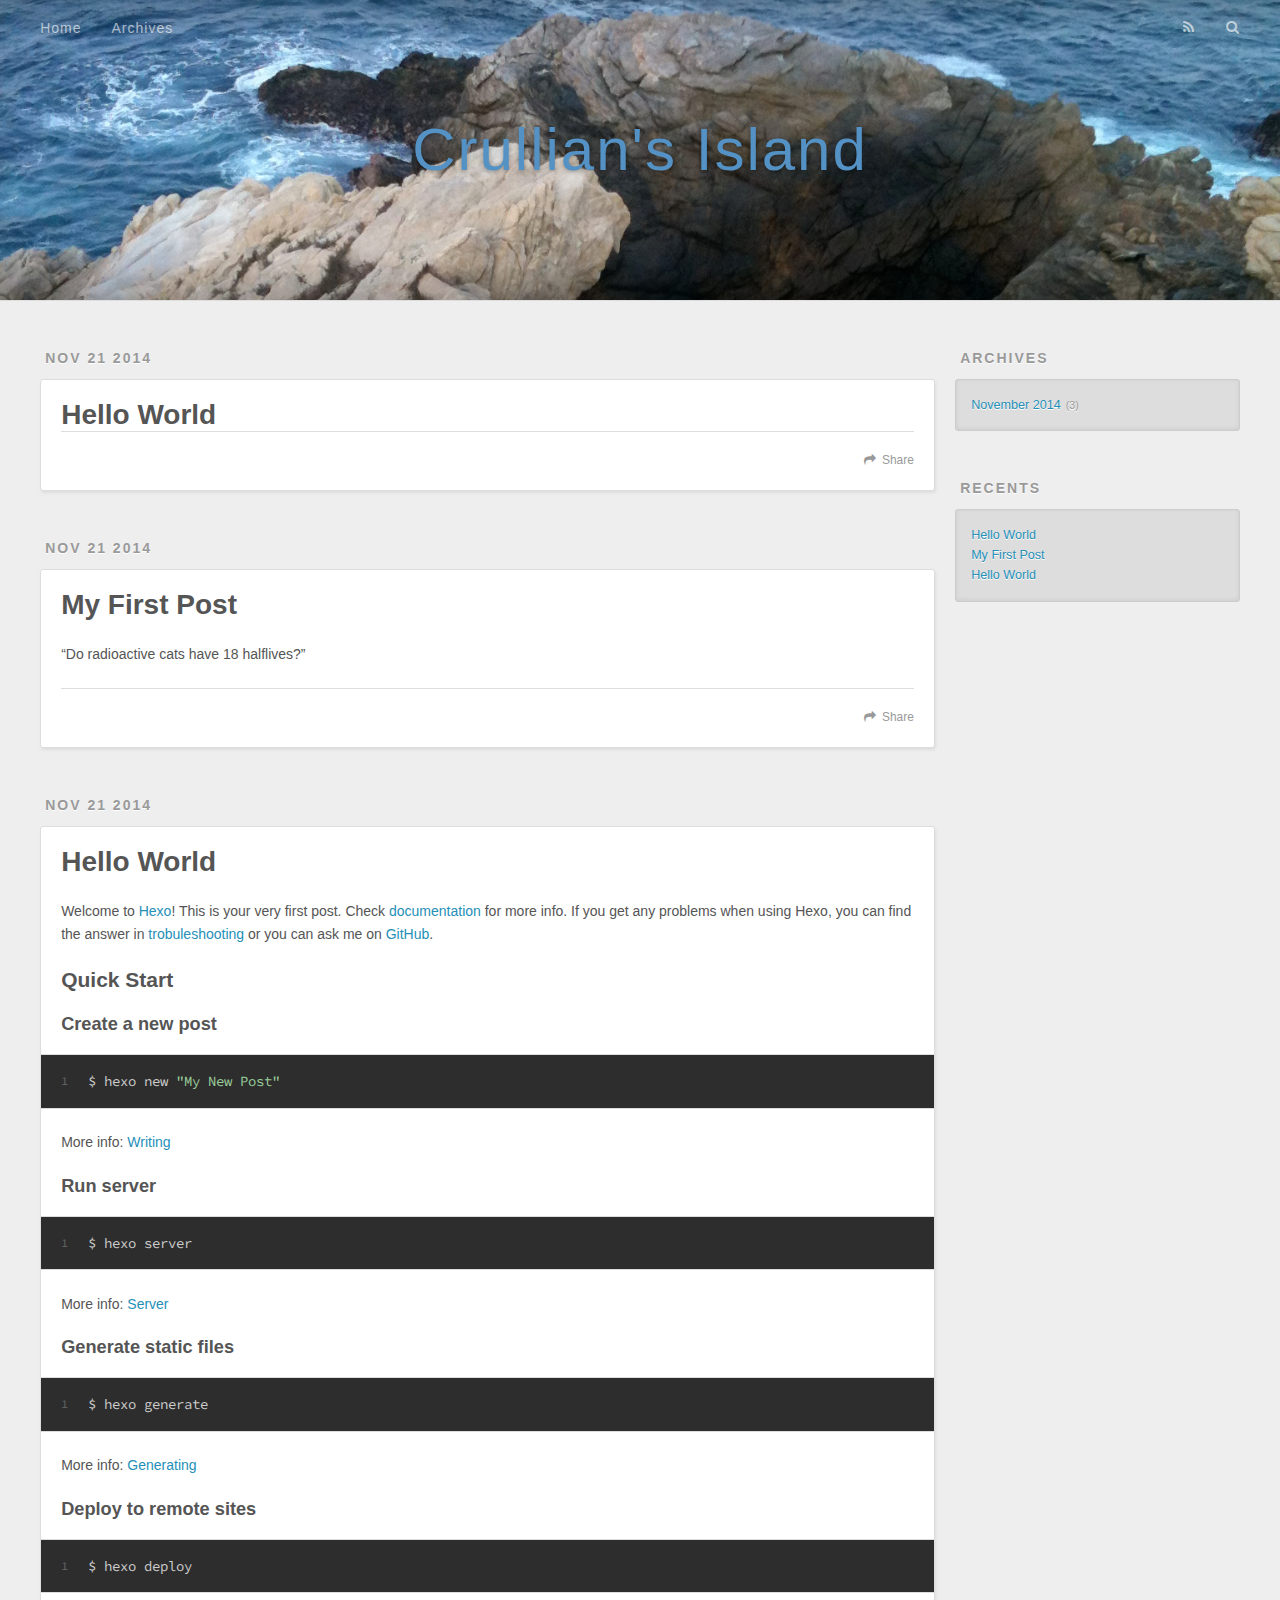
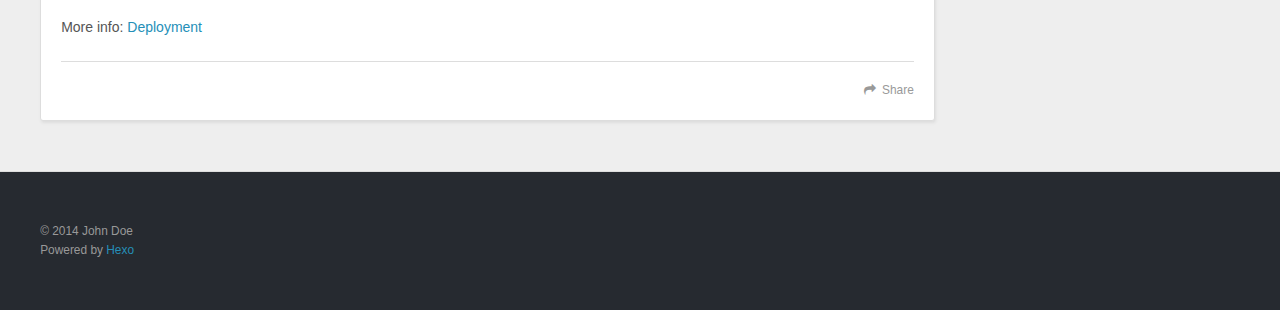
==== commit 341ef0e8: "Site updated: 2014-11-26 23:23:08" ====
--- a/index.html
+++ b/index.html
@@ -35,7 +35,7 @@
   <div id="header-outer" class="outer">
     <div id="header-title" class="inner">
       <h1 id="logo-wrap">
-        <a href="/" id="logo">Hexo</a>
+        <a href="/" id="logo">Crullian's Island</a>
       </h1>
       
     </div>
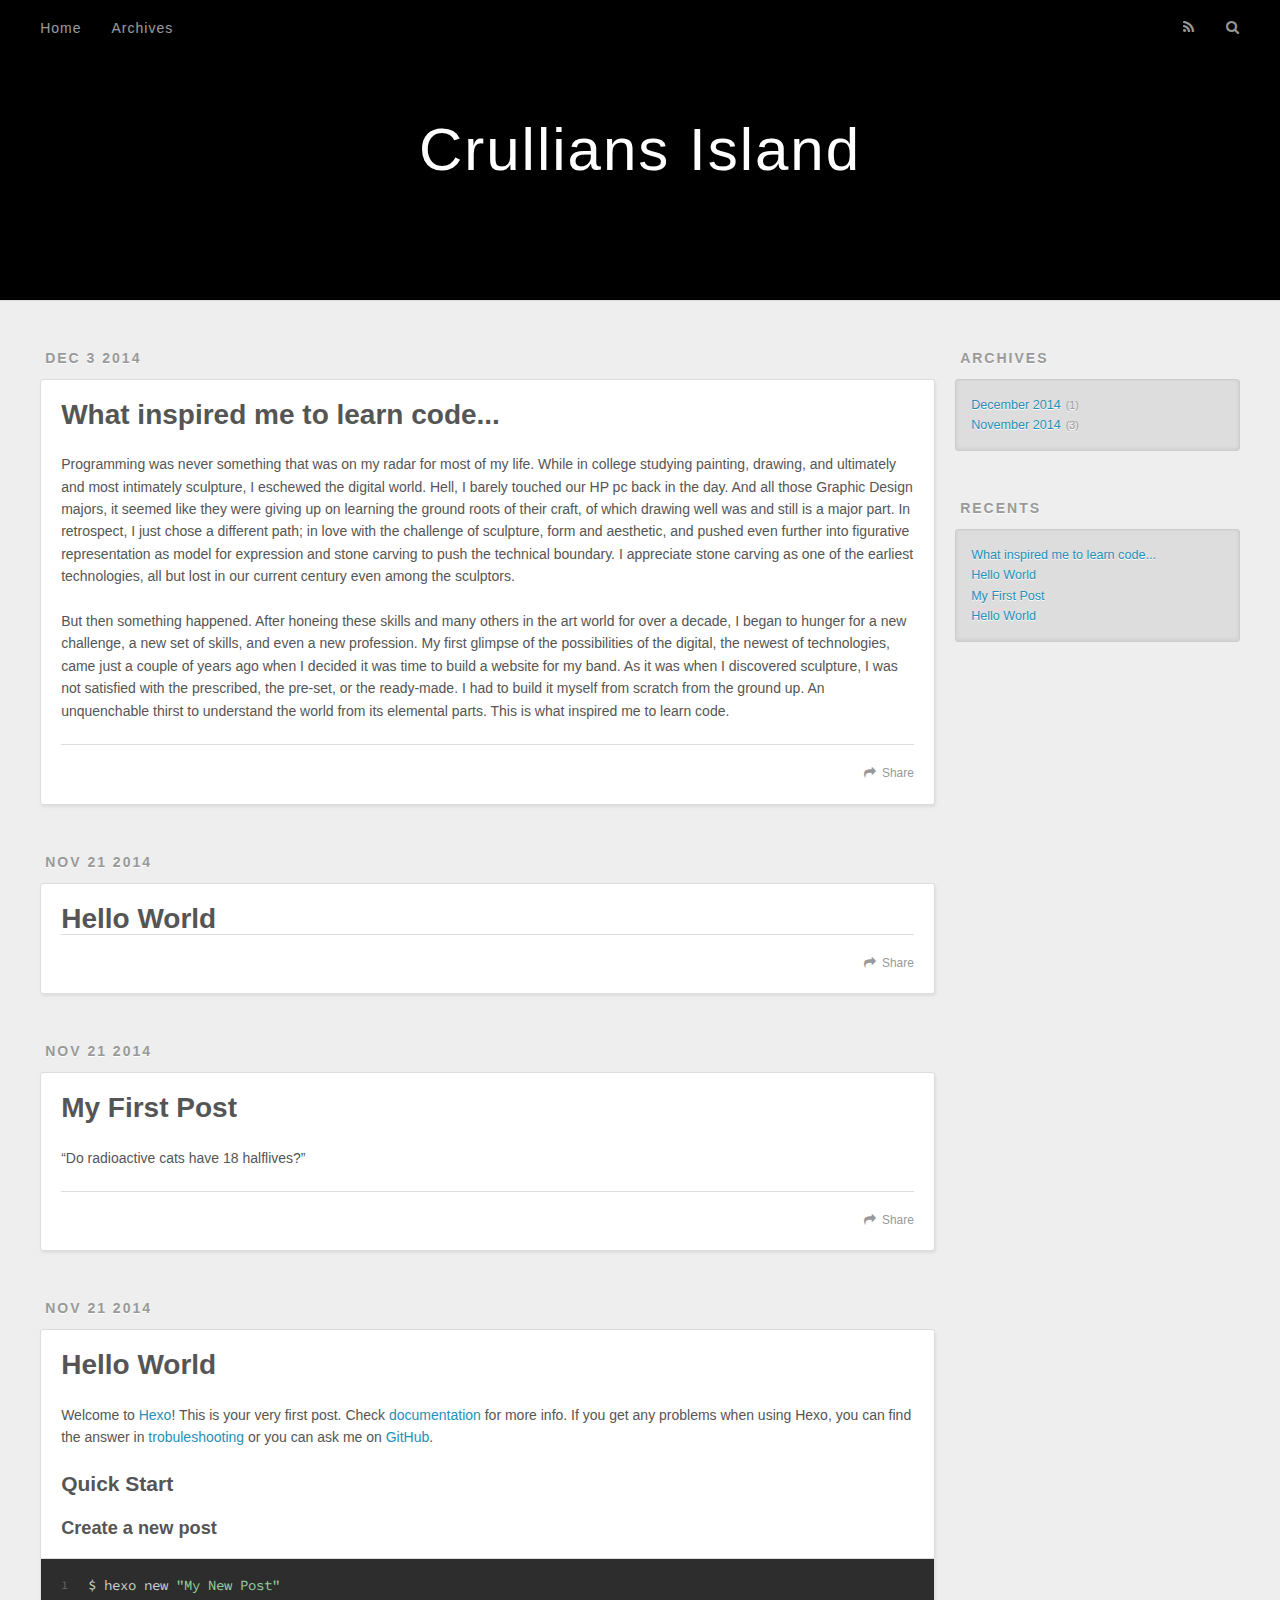
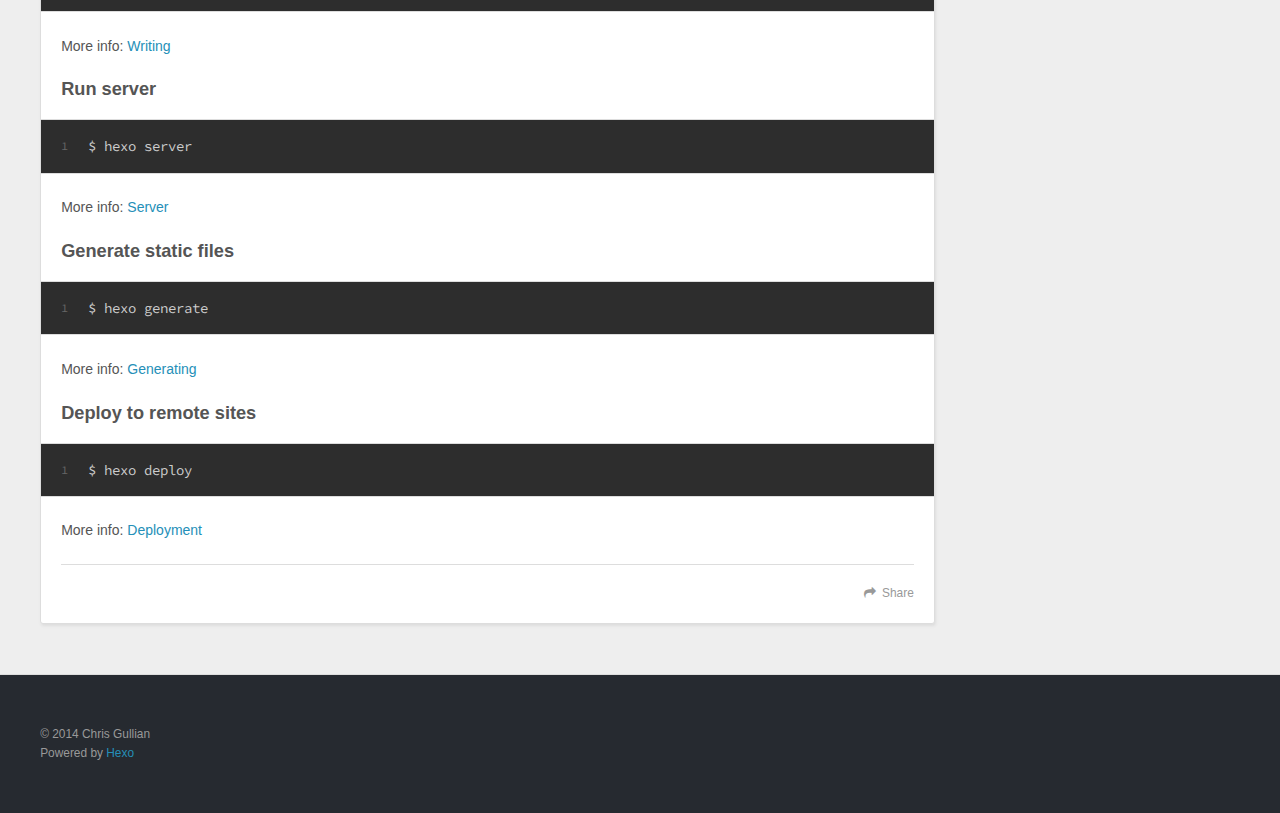
==== commit 9553745c: "Site updated: 2014-12-03 14:00:22" ====
--- a/index.html
+++ b/index.html
@@ -3,20 +3,20 @@
 <head>
   <meta charset="utf-8">
   
-  <title>crullian's island</title>
+  <title>Crullians Island</title>
   <meta name="viewport" content="width=device-width, initial-scale=1, maximum-scale=1">
   <meta name="description">
 <meta property="og:type" content="website">
-<meta property="og:title" content="Hexo">
+<meta property="og:title" content="Crullians Island">
 <meta property="og:url" content="http://yoursite.com/">
-<meta property="og:site_name" content="Hexo">
+<meta property="og:site_name" content="Crullians Island">
 <meta property="og:description">
 <meta name="twitter:card" content="summary">
-<meta name="twitter:title" content="Hexo">
+<meta name="twitter:title" content="Crullians Island">
 <meta name="twitter:description">
 
   
-    <link rel="alternative" href="/atom.xml" title="Hexo" type="application/atom+xml">
+    <link rel="alternative" href="/atom.xml" title="Crullians Island" type="application/atom+xml">
   
   
     <link rel="icon" href="/favicon.png">
@@ -35,7 +35,7 @@
   <div id="header-outer" class="outer">
     <div id="header-title" class="inner">
       <h1 id="logo-wrap">
-        <a href="/" id="logo">Crullian's Island</a>
+        <a href="/" id="logo">Crullians Island</a>
       </h1>
       
     </div>
@@ -63,6 +63,44 @@
       <div class="outer">
         <section id="main">
   
+    <article id="post-What-inspired-me-to-learn-code" class="article article-type-post" itemscope itemprop="blogPost">
+  <div class="article-meta">
+    <a href="/2014/12/03/What-inspired-me-to-learn-code/" class="article-date">
+  <time datetime="2014-12-03T17:49:13.000Z" itemprop="datePublished">Dec 3 2014</time>
+</a>
+    
+  </div>
+  <div class="article-inner">
+    
+    
+      <header class="article-header">
+        
+  
+    <h1 itemprop="name">
+      <a class="article-title" href="/2014/12/03/What-inspired-me-to-learn-code/">What inspired me to learn code...</a>
+    </h1>
+  
+
+      </header>
+    
+    <div class="article-entry" itemprop="articleBody">
+      
+        <p>Programming was never something that was on my radar for most of my life. While in college studying painting, drawing, and ultimately and most intimately sculpture, I eschewed the digital world. Hell, I barely touched our HP pc back in the day. And all those Graphic Design majors, it seemed like they were giving up on learning the ground roots of their craft, of which drawing well was and still is a major part. In retrospect, I just chose a different path; in love with the challenge of sculpture, form and aesthetic, and pushed even further into figurative representation as model for expression and stone carving to push the technical boundary. I appreciate stone carving as one of the earliest technologies, all but lost in our current century even among the sculptors. </p>
+<p>But then something happened. After honeing these skills and many others in the art world for over a decade, I began to hunger for a new challenge, a new set of skills, and even a new profession. My first glimpse of the possibilities of the digital, the newest of technologies, came just a couple of years ago when I decided it was time to build a website for my band. As it was when I discovered sculpture, I was not satisfied with the prescribed, the pre-set, or the ready-made. I had to build it myself from scratch from the ground up. An unquenchable thirst to understand the world from its elemental parts. This is what inspired me to learn code.  </p>
+
+      
+    </div>
+    <footer class="article-footer">
+      <a data-url="http://yoursite.com/2014/12/03/What-inspired-me-to-learn-code/" data-id="e3zayhjmmrha3ixu" class="article-share-link">Share</a>
+      
+      
+    </footer>
+  </div>
+  
+</article>
+
+
+  
     <article id="post-Hello-World-0" class="article article-type-post" itemscope itemprop="blogPost">
   <div class="article-meta">
     <a href="/2014/11/21/Hello-World-0/" class="article-date">
@@ -89,7 +127,7 @@
       
     </div>
     <footer class="article-footer">
-      <a data-url="http://yoursite.com/2014/11/21/Hello-World-0/" data-id="yxosv906lhoifga4" class="article-share-link">Share</a>
+      <a data-url="http://yoursite.com/2014/11/21/Hello-World-0/" data-id="tvt08sqpu5u6bf8q" class="article-share-link">Share</a>
       
       
     </footer>
@@ -126,7 +164,7 @@
       
     </div>
     <footer class="article-footer">
-      <a data-url="http://yoursite.com/2014/11/21/My-First-Post/" data-id="niponw3o4kr65env" class="article-share-link">Share</a>
+      <a data-url="http://yoursite.com/2014/11/21/My-First-Post/" data-id="05x67ygvcifrtw2b" class="article-share-link">Share</a>
       
       
     </footer>
@@ -180,7 +218,7 @@
       
     </div>
     <footer class="article-footer">
-      <a data-url="http://yoursite.com/2014/11/21/hello-world/" data-id="7yvypklu5xfjpolz" class="article-share-link">Share</a>
+      <a data-url="http://yoursite.com/2014/11/21/hello-world/" data-id="5zctfyeu2yw9vln9" class="article-share-link">Share</a>
       
       
     </footer>
@@ -205,7 +243,7 @@
   <div class="widget-wrap">
     <h3 class="widget-title">Archives</h3>
     <div class="widget">
-      <ul class="archive-list"><li class="archive-list-item"><a class="archive-list-link" href="/archives/2014/11/">November 2014</a><span class="archive-list-count">3</span></li></ul>
+      <ul class="archive-list"><li class="archive-list-item"><a class="archive-list-link" href="/archives/2014/12/">December 2014</a><span class="archive-list-count">1</span></li><li class="archive-list-item"><a class="archive-list-link" href="/archives/2014/11/">November 2014</a><span class="archive-list-count">3</span></li></ul>
     </div>
   </div>
 
@@ -217,6 +255,10 @@
       <ul>
         
           <li>
+            <a href="/2014/12/03/What-inspired-me-to-learn-code/">What inspired me to learn code...</a>
+          </li>
+        
+          <li>
             <a href="/2014/11/21/Hello-World-0/">Hello World</a>
           </li>
         
@@ -240,7 +282,7 @@
   
   <div class="outer">
     <div id="footer-info" class="inner">
-      &copy; 2014 John Doe<br>
+      &copy; 2014 Chris Gullian<br>
       Powered by <a href="http://hexo.io/" target="_blank">Hexo</a>
     </div>
   </div>
@@ -269,4 +311,4 @@
 
   </div>
 </body>
-</html>
+</html>--- a/css/style.css
+++ b/css/style.css
@@ -366,9 +366,9 @@
 #logo,
 #subtitle {
   text-decoration: none;
-  color: #5492C5;
+  color: #fff;
   font-weight: 300;
-  text-shadow: 0 1px 4px rgba(0,0,0,0.3);
+  text-shadow: 0 4px 4px rgba(0,0,0,.5);
 }
 #logo {
   font-size: 60px;
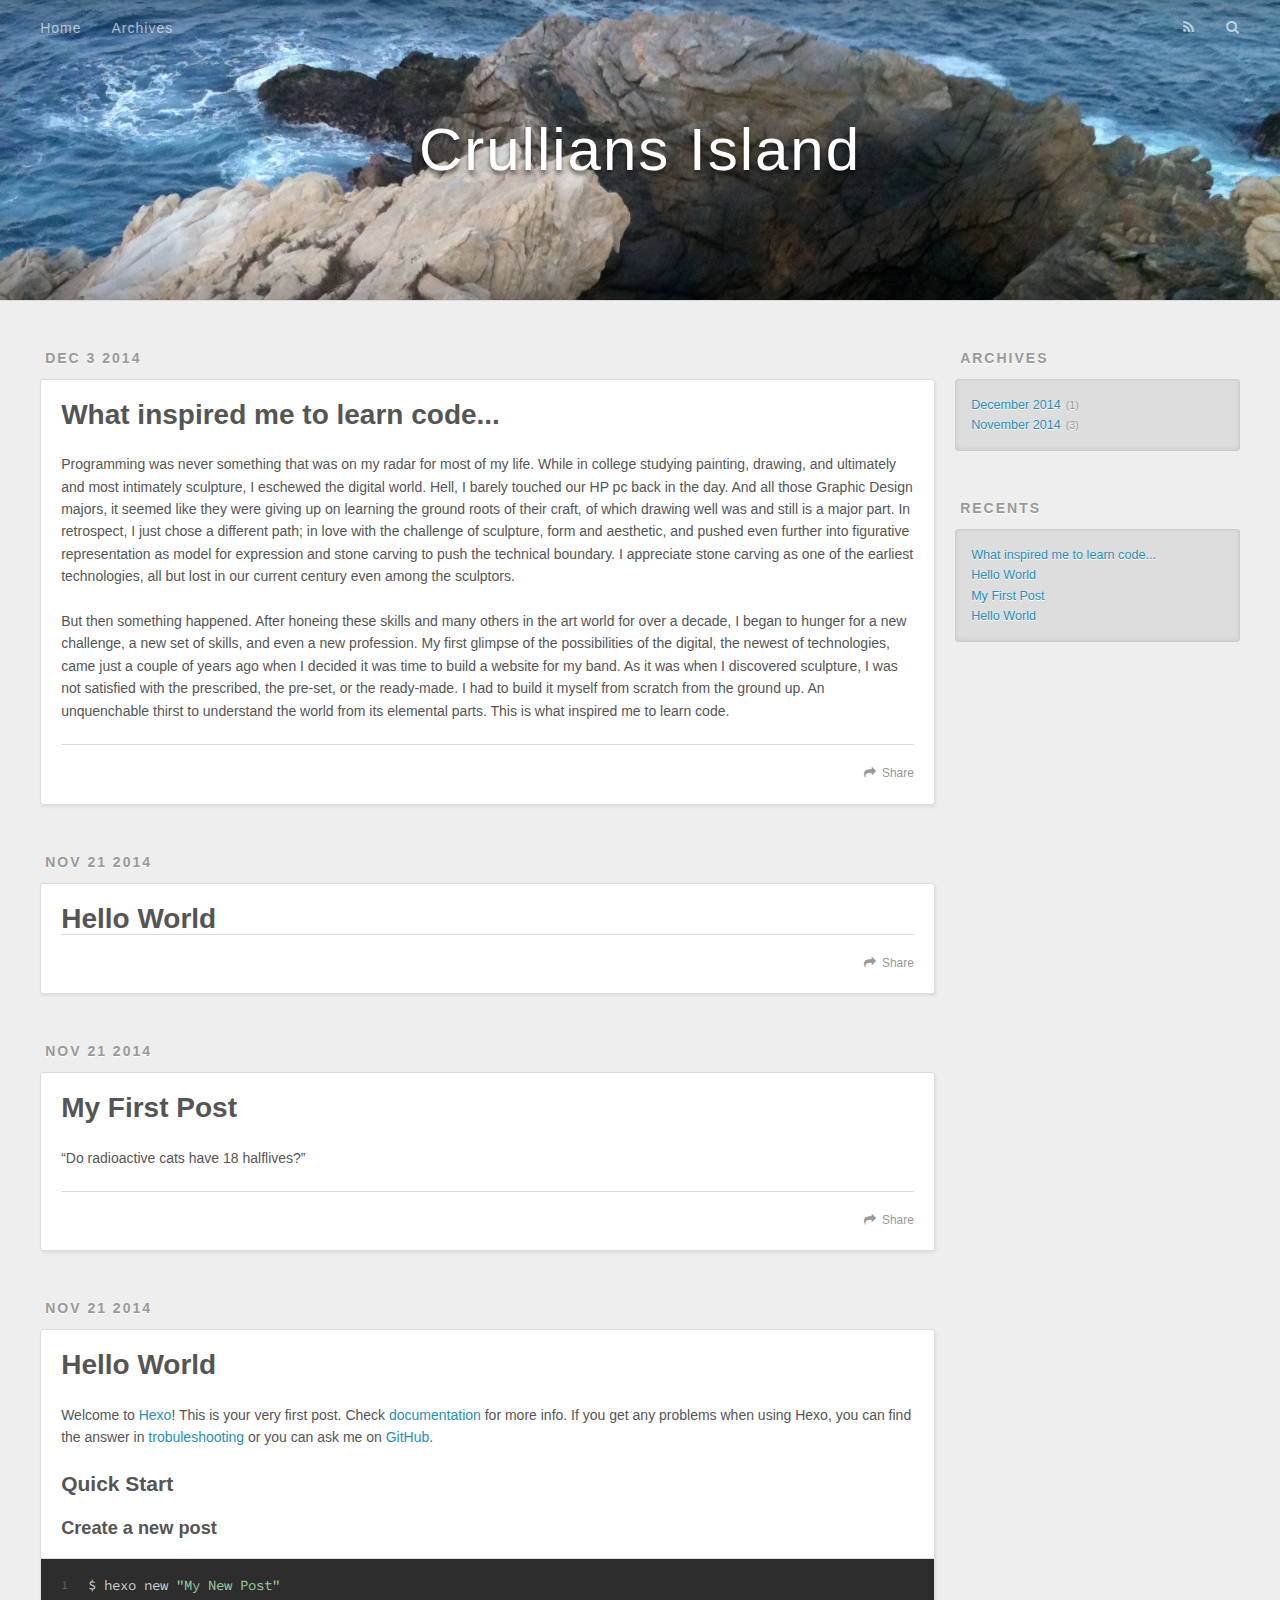
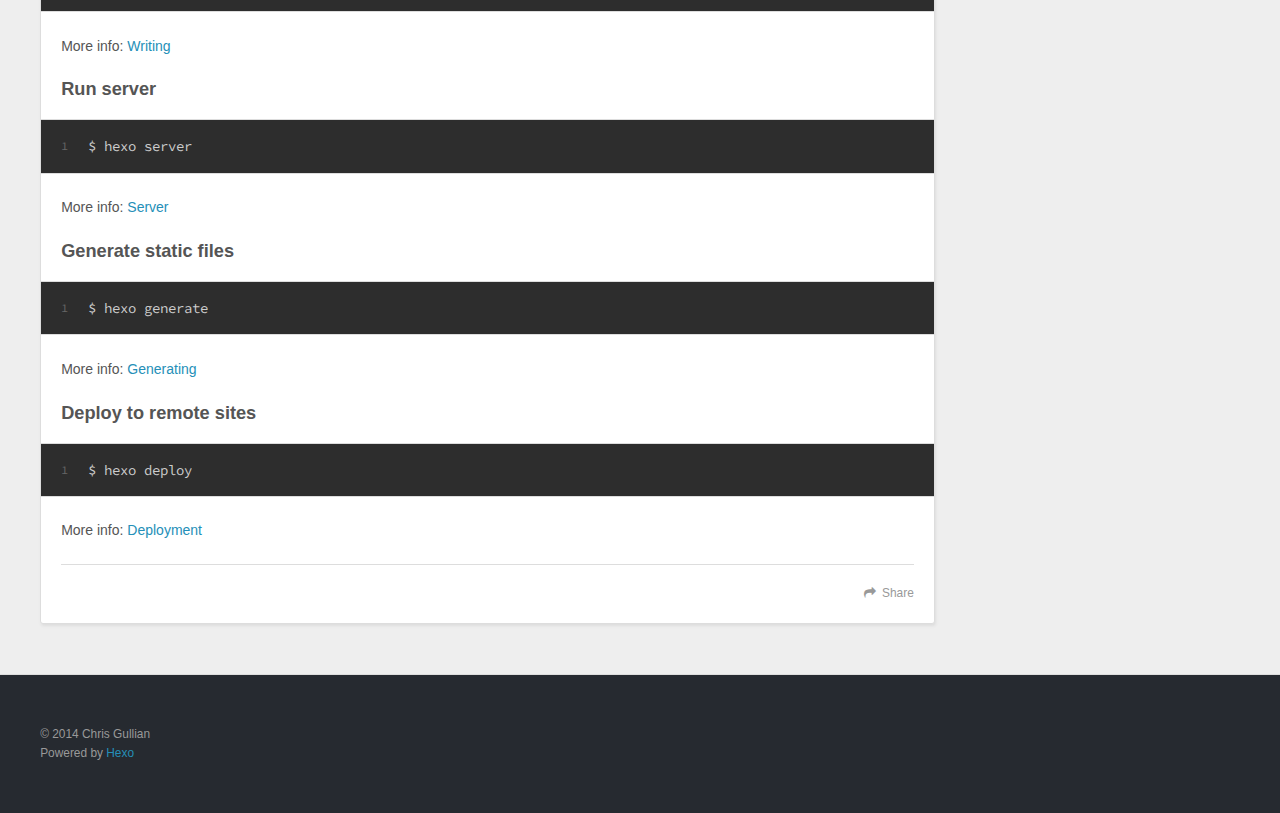
==== commit 82e1b6bb: "Site updated: 2014-12-20 21:57:51" ====
--- a/index.html
+++ b/index.html
@@ -8,7 +8,7 @@
   <meta name="description">
 <meta property="og:type" content="website">
 <meta property="og:title" content="Crullians Island">
-<meta property="og:url" content="http://yoursite.com/">
+<meta property="og:url" content="http://crullian.github.io/">
 <meta property="og:site_name" content="Crullians Island">
 <meta property="og:description">
 <meta name="twitter:card" content="summary">
@@ -55,7 +55,7 @@
         <a id="nav-search-btn" class="nav-icon" title="Search"></a>
       </nav>
       <div id="search-form-wrap">
-        <form action="//google.com/search" method="get" accept-charset="UTF-8" class="search-form"><input type="search" name="q" results="0" class="search-form-input" placeholder="Search"><input type="submit" value="&#xF002;" class="search-form-submit"><input type="hidden" name="q" value="site:http://yoursite.com"></form>
+        <form action="//google.com/search" method="get" accept-charset="UTF-8" class="search-form"><input type="search" name="q" results="0" class="search-form-input" placeholder="Search"><input type="submit" value="&#xF002;" class="search-form-submit"><input type="hidden" name="q" value="site:http://crullian.github.io"></form>
       </div>
     </div>
   </div>
@@ -91,7 +91,7 @@
       
     </div>
     <footer class="article-footer">
-      <a data-url="http://yoursite.com/2014/12/03/What-inspired-me-to-learn-code/" data-id="e3zayhjmmrha3ixu" class="article-share-link">Share</a>
+      <a data-url="http://crullian.github.io/2014/12/03/What-inspired-me-to-learn-code/" data-id="e3zayhjmmrha3ixu" class="article-share-link">Share</a>
       
       
     </footer>
@@ -127,7 +127,7 @@
       
     </div>
     <footer class="article-footer">
-      <a data-url="http://yoursite.com/2014/11/21/Hello-World-0/" data-id="tvt08sqpu5u6bf8q" class="article-share-link">Share</a>
+      <a data-url="http://crullian.github.io/2014/11/21/Hello-World-0/" data-id="tvt08sqpu5u6bf8q" class="article-share-link">Share</a>
       
       
     </footer>
@@ -164,7 +164,7 @@
       
     </div>
     <footer class="article-footer">
-      <a data-url="http://yoursite.com/2014/11/21/My-First-Post/" data-id="05x67ygvcifrtw2b" class="article-share-link">Share</a>
+      <a data-url="http://crullian.github.io/2014/11/21/My-First-Post/" data-id="05x67ygvcifrtw2b" class="article-share-link">Share</a>
       
       
     </footer>
@@ -218,7 +218,7 @@
       
     </div>
     <footer class="article-footer">
-      <a data-url="http://yoursite.com/2014/11/21/hello-world/" data-id="5zctfyeu2yw9vln9" class="article-share-link">Share</a>
+      <a data-url="http://crullian.github.io/2014/11/21/hello-world/" data-id="5zctfyeu2yw9vln9" class="article-share-link">Share</a>
       
       
     </footer>
